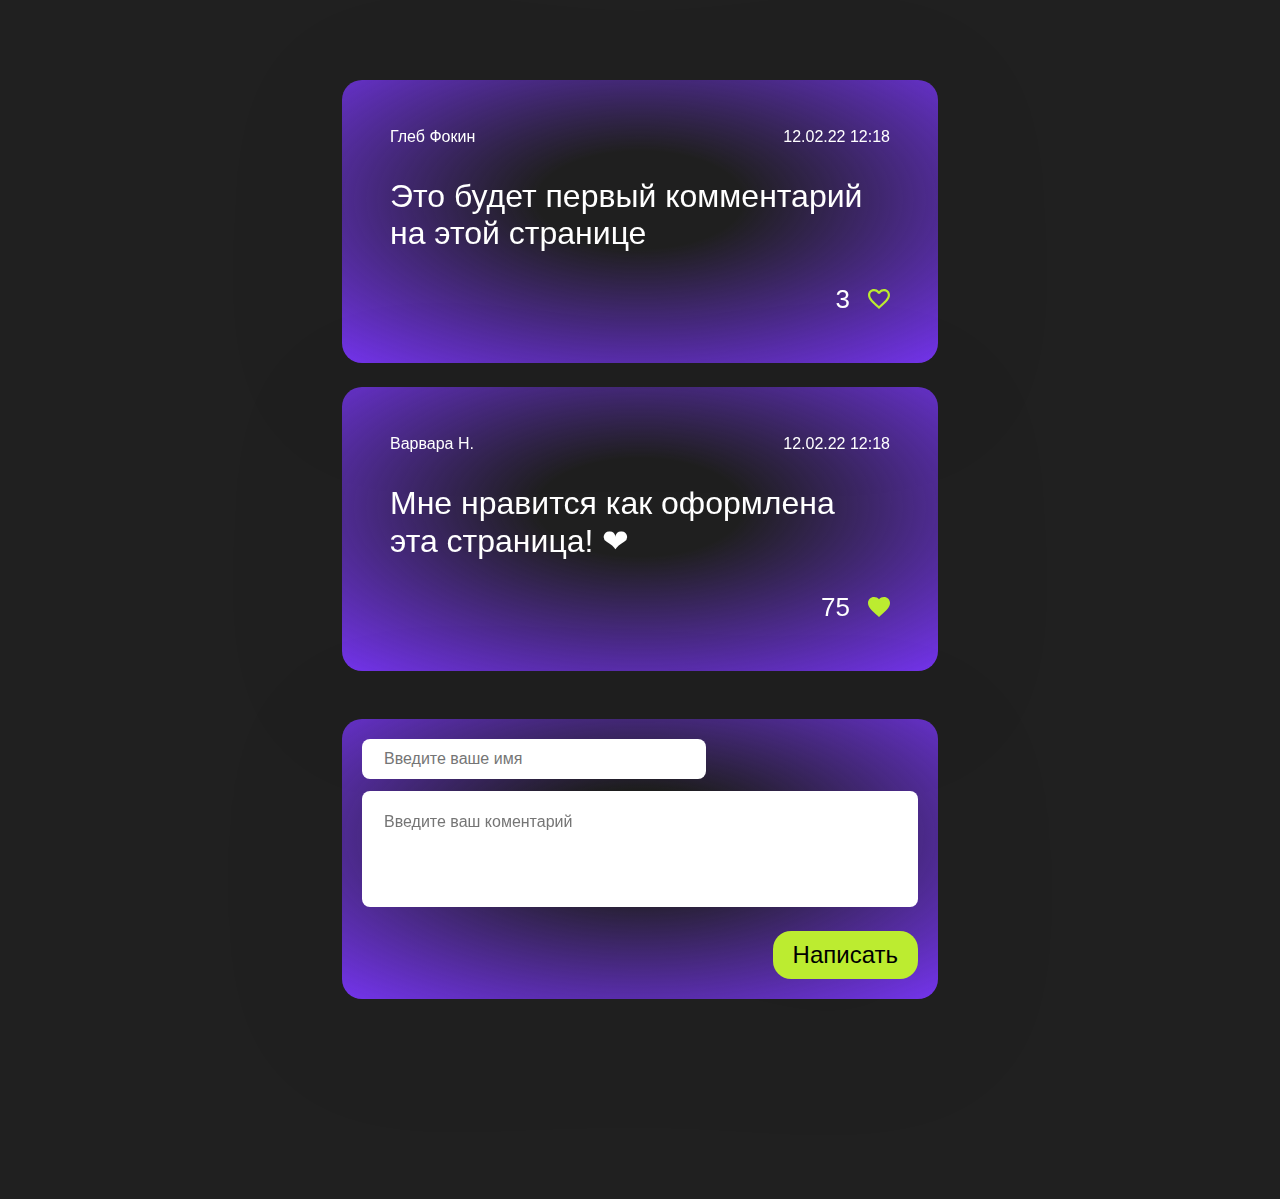
==== index.html @ d9d90df2 "испр 2.10" ====
<!DOCTYPE html>
<html>

<head>
  <title>Проект "Комменты"</title>
  <meta charset="utf-8" />
  <link rel="stylesheet" href="styles.css" />
</head>

<body>
  <div class="container" id="container">
    <ul class="comments" id="list">
    </ul>
    <div class="add-form">
      <input type="text" class="add-form-name" placeholder="Введите ваше имя" id="name-input">
      <textarea type="textarea" class="add-form-text" placeholder="Введите ваш коментарий" rows="4"
        id="comment-input"></textarea>
      <div class="add-form-row">
        <button class="add-form-button" id="button-write">Написать</button>
      </div>
    </div>
  </div>
</body>

<script src="./script.js"> </script>

</html>
---- styles.css ----
body {
    margin: 0;
  }

  .container {
    font-family: Helvetica;
    color: #ffffff;
    display: flex;
    flex-direction: column;
    align-items: center;
    padding-top: 80px;
    padding-bottom: 200px;
    background: #202020;
    min-height: 100vh;
  }

  .comments,
  .comment {
    margin: 0;
    padding: 0;
    list-style: none;
  }

  .comment,
  .add-form {
    width: 596px;
    box-sizing: border-box;
    background: radial-gradient(
      75.42% 75.42% at 50% 42.37%,
      rgba(53, 53, 53, 0) 22.92%,
      #7334ea 100%
    );
    filter: drop-shadow(0px 20px 67px rgba(0, 0, 0, 0.08));
    border-radius: 20px;
  }

  .comments {
    display: flex;
    flex-direction: column;
    gap: 24px;
  }

  .comment {
    padding: 48px;
  }

  .comment-header {
    font-size: 16px;
    display: flex;
    justify-content: space-between;
  }

  .comment-footer {
    display: flex;
    justify-content: flex-end;
  }

  .comment-body {
    margin-top: 32px;
    margin-bottom: 32px;
  }

  .comment-text {
    font-size: 32px;
  }

  .likes {
    display: flex;
    align-items: center;
  }

  .like-button {
    all: unset;
    cursor: pointer;
  }

  .likes-counter {
    font-size: 26px;
    margin-right: 8px;
  }

  .like-button {
    margin-left: 10px;
    background-image: url("data:image/svg+xml,%3Csvg width='22' height='20' viewBox='0 0 22 20' fill='none' xmlns='http://www.w3.org/2000/svg' %3E%3Cpath d='M11.11 16.9482L11 17.0572L10.879 16.9482C5.654 12.2507 2.2 9.14441 2.2 5.99455C2.2 3.81471 3.85 2.17984 6.05 2.17984C7.744 2.17984 9.394 3.26975 9.977 4.75204H12.023C12.606 3.26975 14.256 2.17984 15.95 2.17984C18.15 2.17984 19.8 3.81471 19.8 5.99455C19.8 9.14441 16.346 12.2507 11.11 16.9482ZM15.95 0C14.036 0 12.199 0.882834 11 2.26703C9.801 0.882834 7.964 0 6.05 0C2.662 0 0 2.6267 0 5.99455C0 10.1035 3.74 13.4714 9.405 18.5613L11 20L12.595 18.5613C18.26 13.4714 22 10.1035 22 5.99455C22 2.6267 19.338 0 15.95 0Z' fill='%23BCEC30' /%3E%3C/svg%3E");
    background-repeat: no-repeat;
    width: 22px;
    height: 22px;
  }

  .-active-like {
    background-image: url("data:image/svg+xml,%3Csvg width='22' height='20' viewBox='0 0 22 20' fill='none' xmlns='http://www.w3.org/2000/svg'%3E%3Cpath d='M15.95 0C14.036 0 12.199 0.882834 11 2.26703C9.801 0.882834 7.964 0 6.05 0C2.662 0 0 2.6267 0 5.99455C0 10.1035 3.74 13.4714 9.405 18.5613L11 20L12.595 18.5613C18.26 13.4714 22 10.1035 22 5.99455C22 2.6267 19.338 0 15.95 0Z' fill='%23BCEC30'/%3E%3C/svg%3E");
  }

  .add-form {
    padding: 20px;
    margin-top: 48px;
    display: flex;
    flex-direction: column;
  }

  .add-form-name,
  .add-form-text {
    font-size: 16px;
    font-family: Helvetica;
    border-radius: 8px;
    border: none;
  }

  .add-form-name {
    width: 300px;
    padding: 11px 22px;
  }

  .add-form-text {
    margin-top: 12px;
    padding: 22px;
    resize: none;
  }

  .add-form-row {
    display: flex;
    justify-content: flex-end;
  }

  .add-form-button {
    margin-top: 24px;
    font-size: 24px;
    padding: 10px 20px;
    background-color: #bcec30;
    border: none;
    border-radius: 18px;
    cursor: pointer;
  }

  .add-form-button:hover {
    opacity: 0.9;
  }

  .error {
    background-color: #ffd3e1;
  }
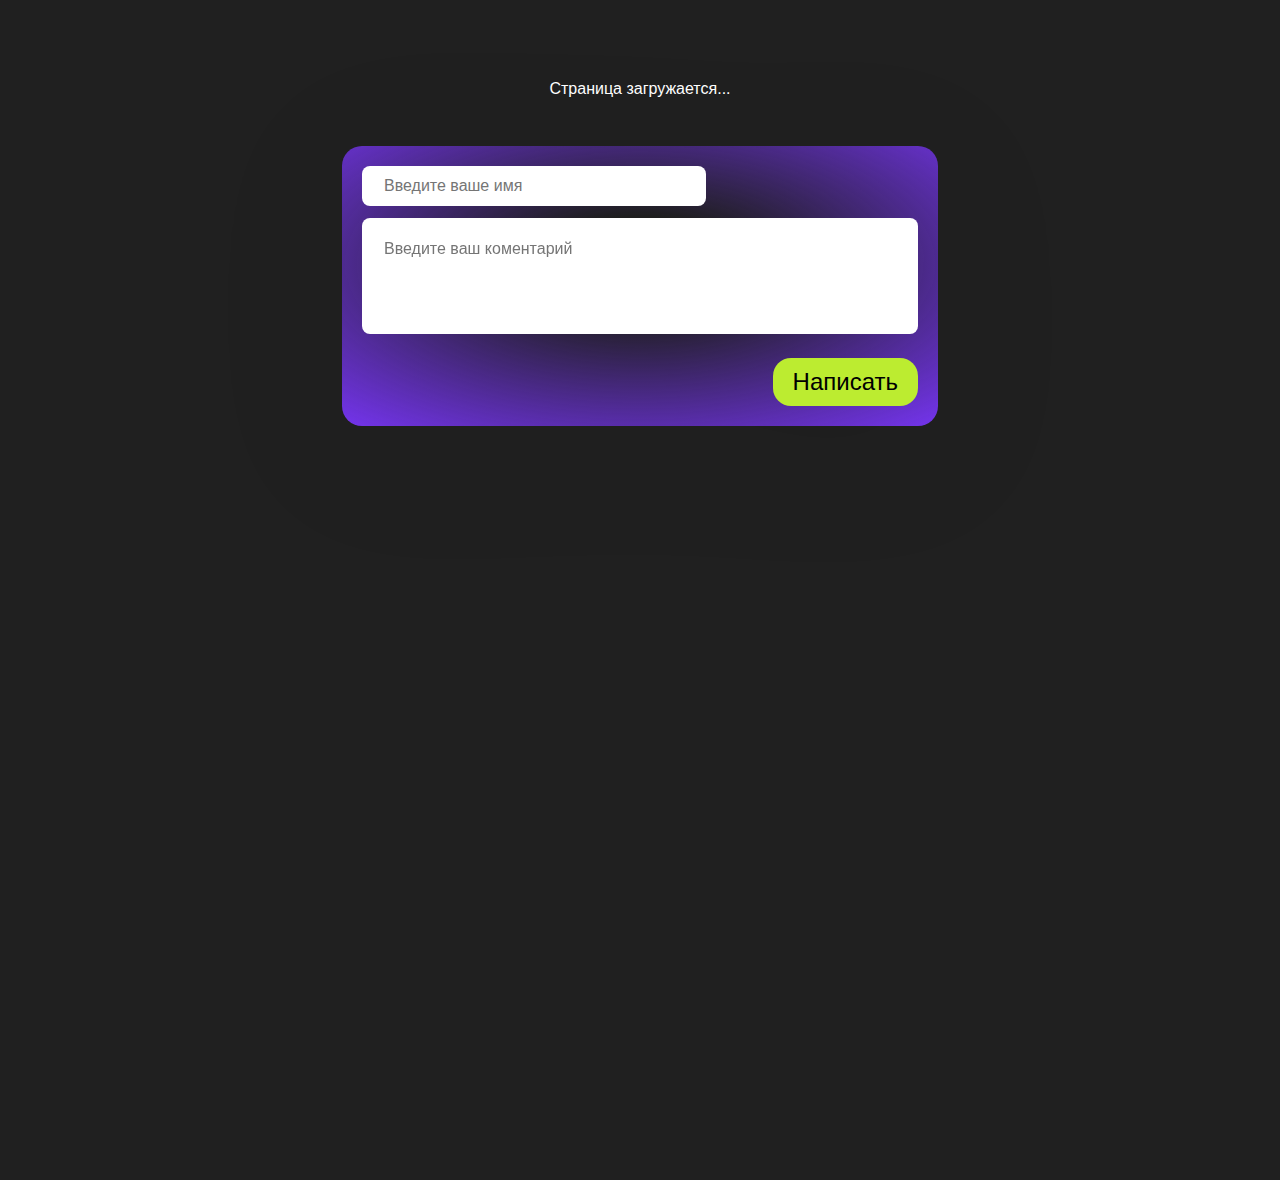
==== commit 604dc8b8: "домашка API 2.13" ====
--- a/index.html
+++ b/index.html
@@ -9,6 +9,7 @@
 
 <body>
   <div class="container" id="container">
+    <div class="preloader" id="preloader">Страница загружается...</div>
     <ul class="comments" id="list">
     </ul>
     <div class="add-form">
--- a/styles.css
+++ b/styles.css
@@ -32,6 +32,7 @@
     );
     filter: drop-shadow(0px 20px 67px rgba(0, 0, 0, 0.08));
     border-radius: 20px;
+    white-space: pre-line
   }
 
   .comments {
@@ -62,6 +63,7 @@
 
   .comment-text {
     font-size: 32px;
+    word-break: break-all;
   }
 
   .likes {
@@ -114,7 +116,7 @@
   .add-form-text {
     margin-top: 12px;
     padding: 22px;
-    resize: none;
+    resize: none; 
   }
 
   .add-form-row {
@@ -138,4 +140,19 @@
 
   .error {
     background-color: #ffd3e1;
+  }
+
+  .quote {
+    font-size: 18px;
+    padding: 10px 13px;   
+    margin-bottom: 20px;
+    color: black;
+    box-sizing: border-box;
+    border: none;
+    border-radius: 7px;
+    background-color:rgb(245, 234, 250);
+  }
+
+  .hide {
+    display: none;
   }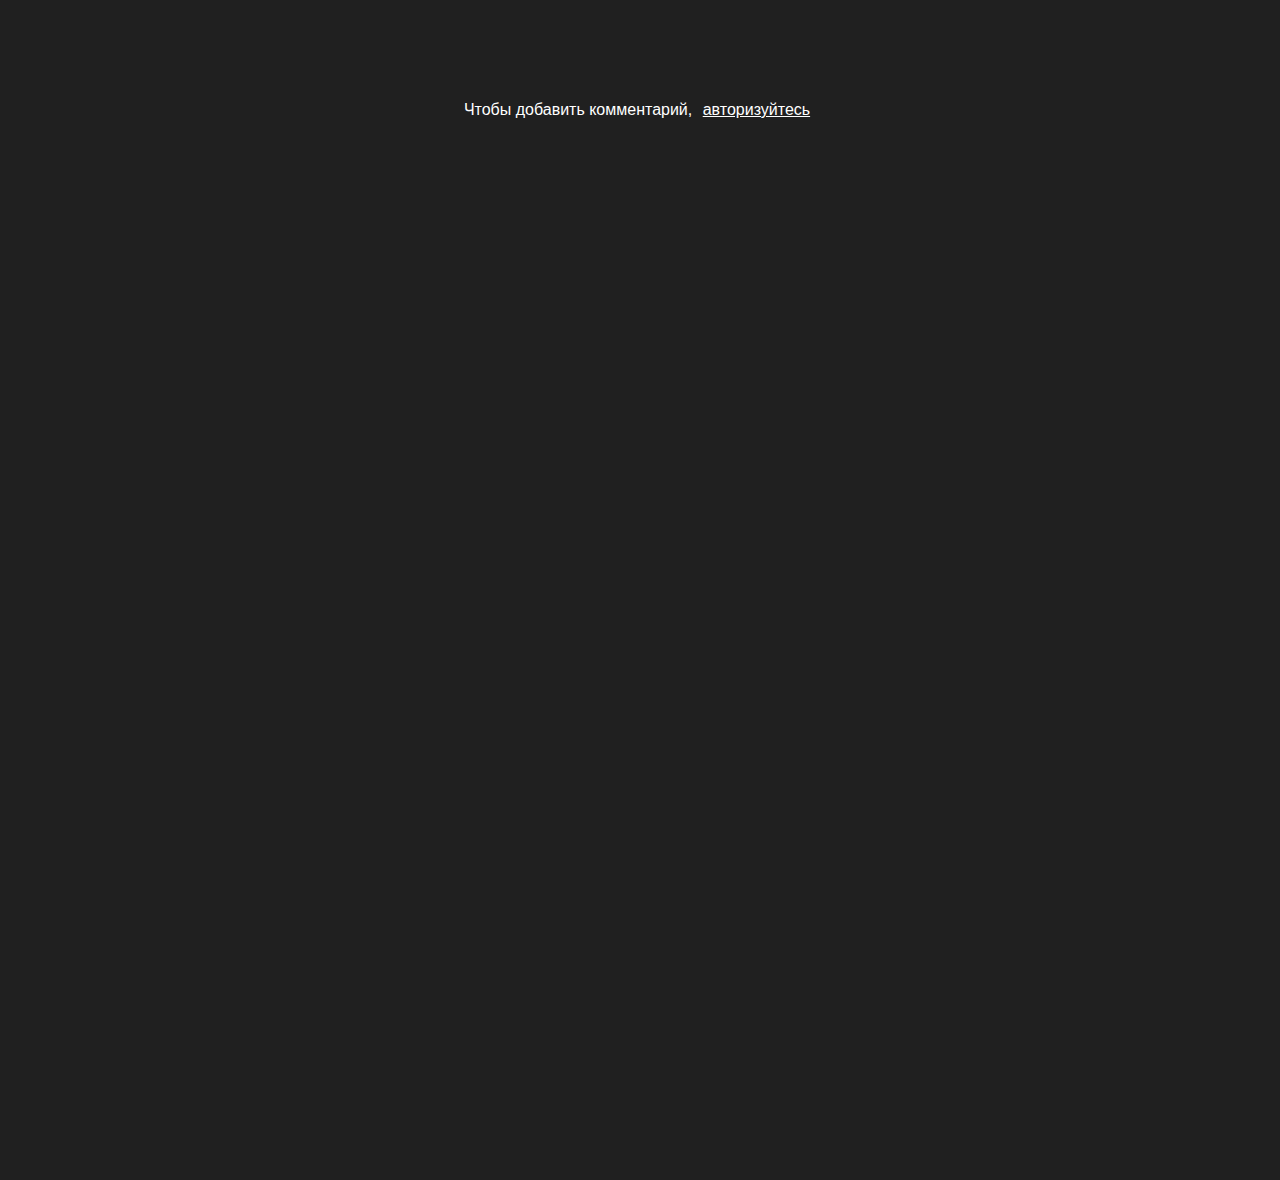
==== commit c3d64e20: "дз Авторизация незаконченное" ====
--- a/index.html
+++ b/index.html
@@ -8,21 +8,9 @@
 </head>
 
 <body>
-  <div class="container" id="container">
-    <div class="preloader" id="preloader">Страница загружается...</div>
-    <ul class="comments" id="list">
-    </ul>
-    <div class="add-form">
-      <input type="text" class="add-form-name" placeholder="Введите ваше имя" id="name-input">
-      <textarea type="textarea" class="add-form-text" placeholder="Введите ваш коментарий" rows="4"
-        id="comment-input"></textarea>
-      <div class="add-form-row">
-        <button class="add-form-button" id="button-write">Написать</button>
-      </div>
-    </div>
-  </div>
+  <div id="app"></div>
 </body>
 
-<script src="./script.js"> </script>
+<script type="module" src="./main.js"> </script>
 
 </html>--- a/styles.css
+++ b/styles.css
@@ -155,4 +155,29 @@
 
   .hide {
     display: none;
+  }
+
+  .authorizationRequest {
+    padding-top: 20px;
+  }
+
+  .button-register {
+    margin-top: 30px;
+    text-align:center;
+    border: none;
+    background-color: transparent;
+    color: white;
+    text-decoration: underline;
+    font-size: 18px;
+  }
+  .form-title {
+    text-align: center;
+  }
+
+  .authorize-button {
+    background-color: transparent;
+    border: none;
+    color: white;
+    font-size: 16px;
+    text-decoration: underline;
   }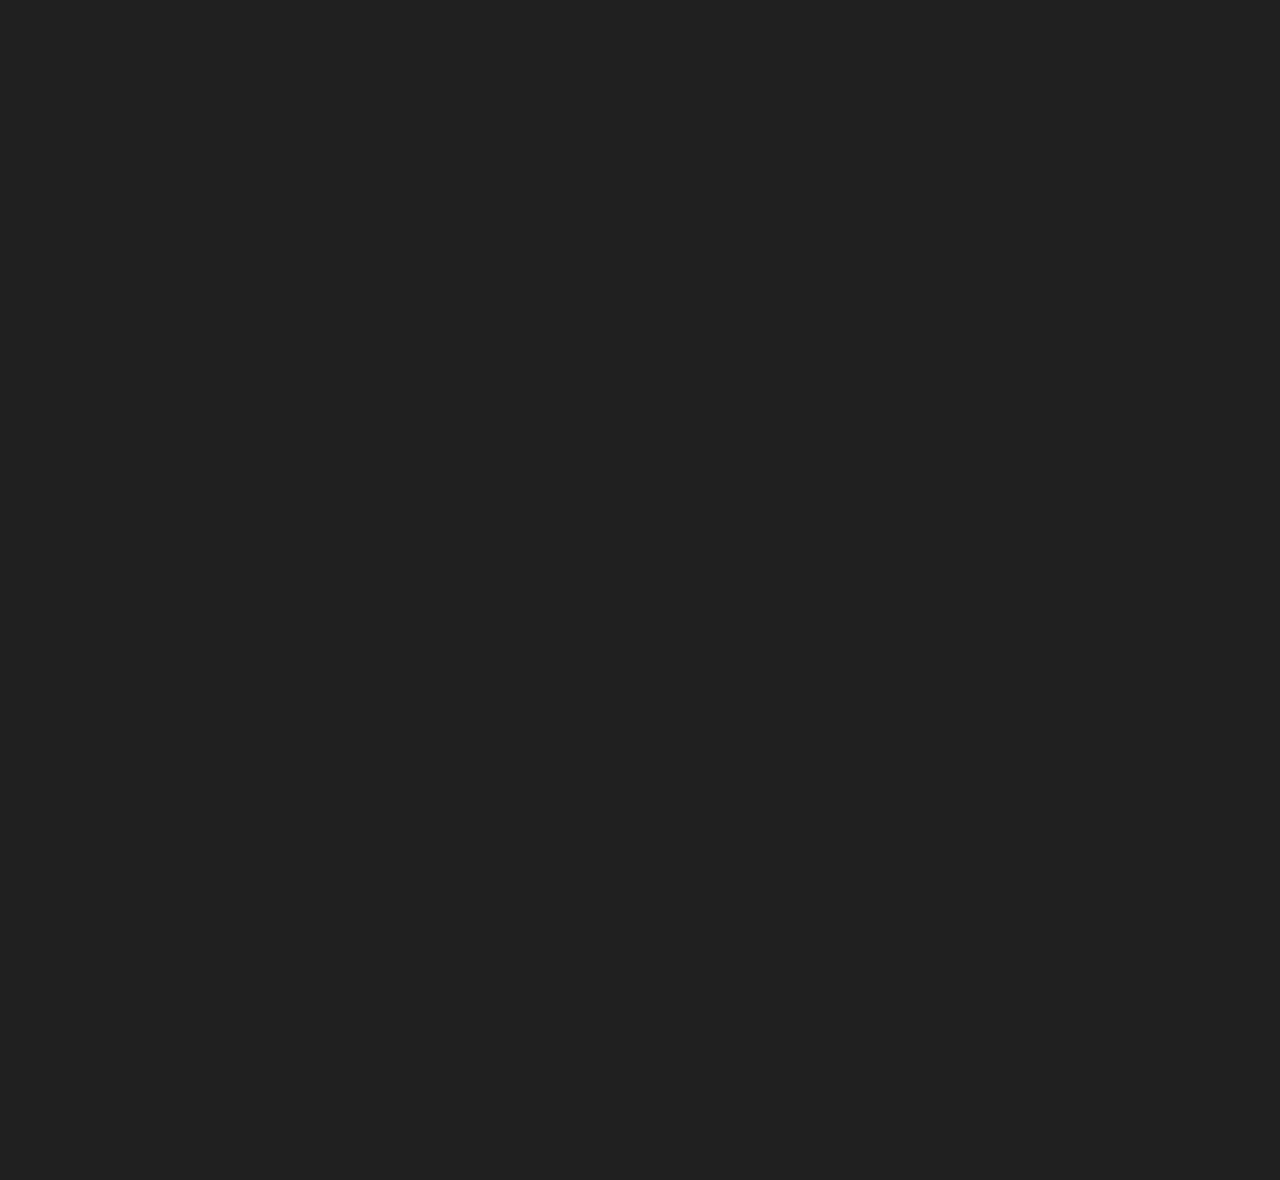
==== commit 42ba8264: "дз 16" ====
--- a/index.html
+++ b/index.html
@@ -8,7 +8,7 @@
 </head>
 
 <body>
-  <div id="app"></div>
+  <div class="container" id="container"></div>
 </body>
 
 <script type="module" src="./main.js"> </script>
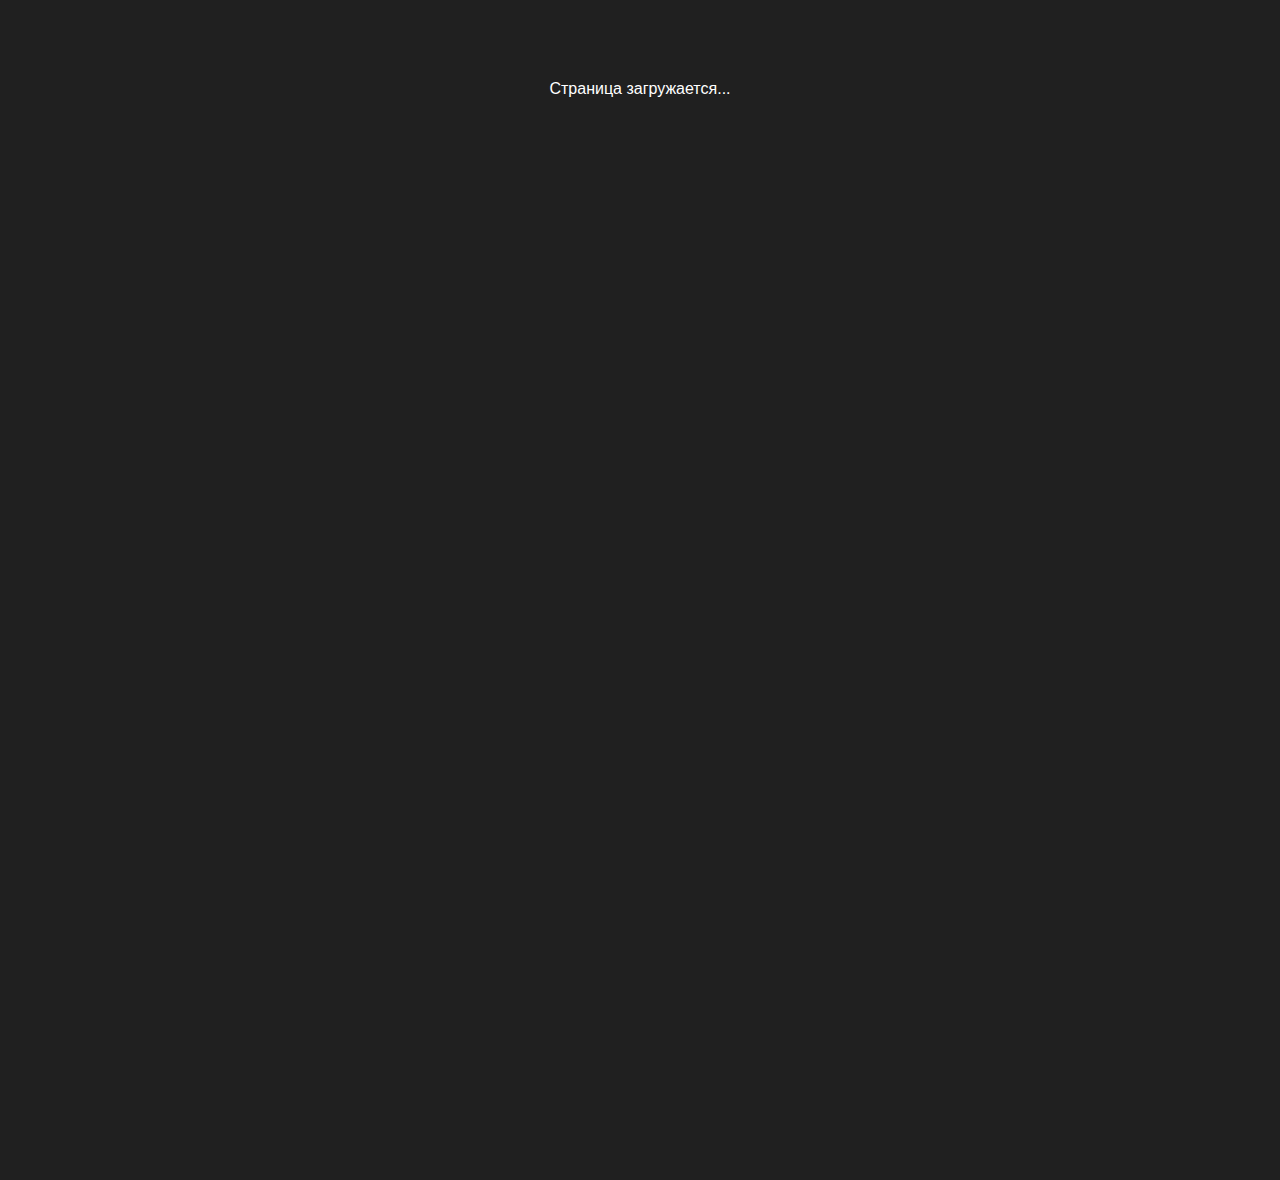
==== commit 55cfc270: "авторизация" ====
--- a/index.html
+++ b/index.html
@@ -8,7 +8,11 @@
 </head>
 
 <body>
-  <div class="container" id="container"></div>
+  <div class="container" id="container">
+    <ul class="comments"></ul>
+    <div class="form"></div>
+    </div>
+  
 </body>
 
 <script type="module" src="./main.js"> </script>
--- a/styles.css
+++ b/styles.css
@@ -161,7 +161,7 @@
     padding-top: 20px;
   }
 
-  .button-register {
+  .link {
     margin-top: 30px;
     text-align:center;
     border: none;
@@ -180,4 +180,7 @@
     color: white;
     font-size: 16px;
     text-decoration: underline;
+  }
+  .preloader {
+    padding-bottom: 20px;
   }